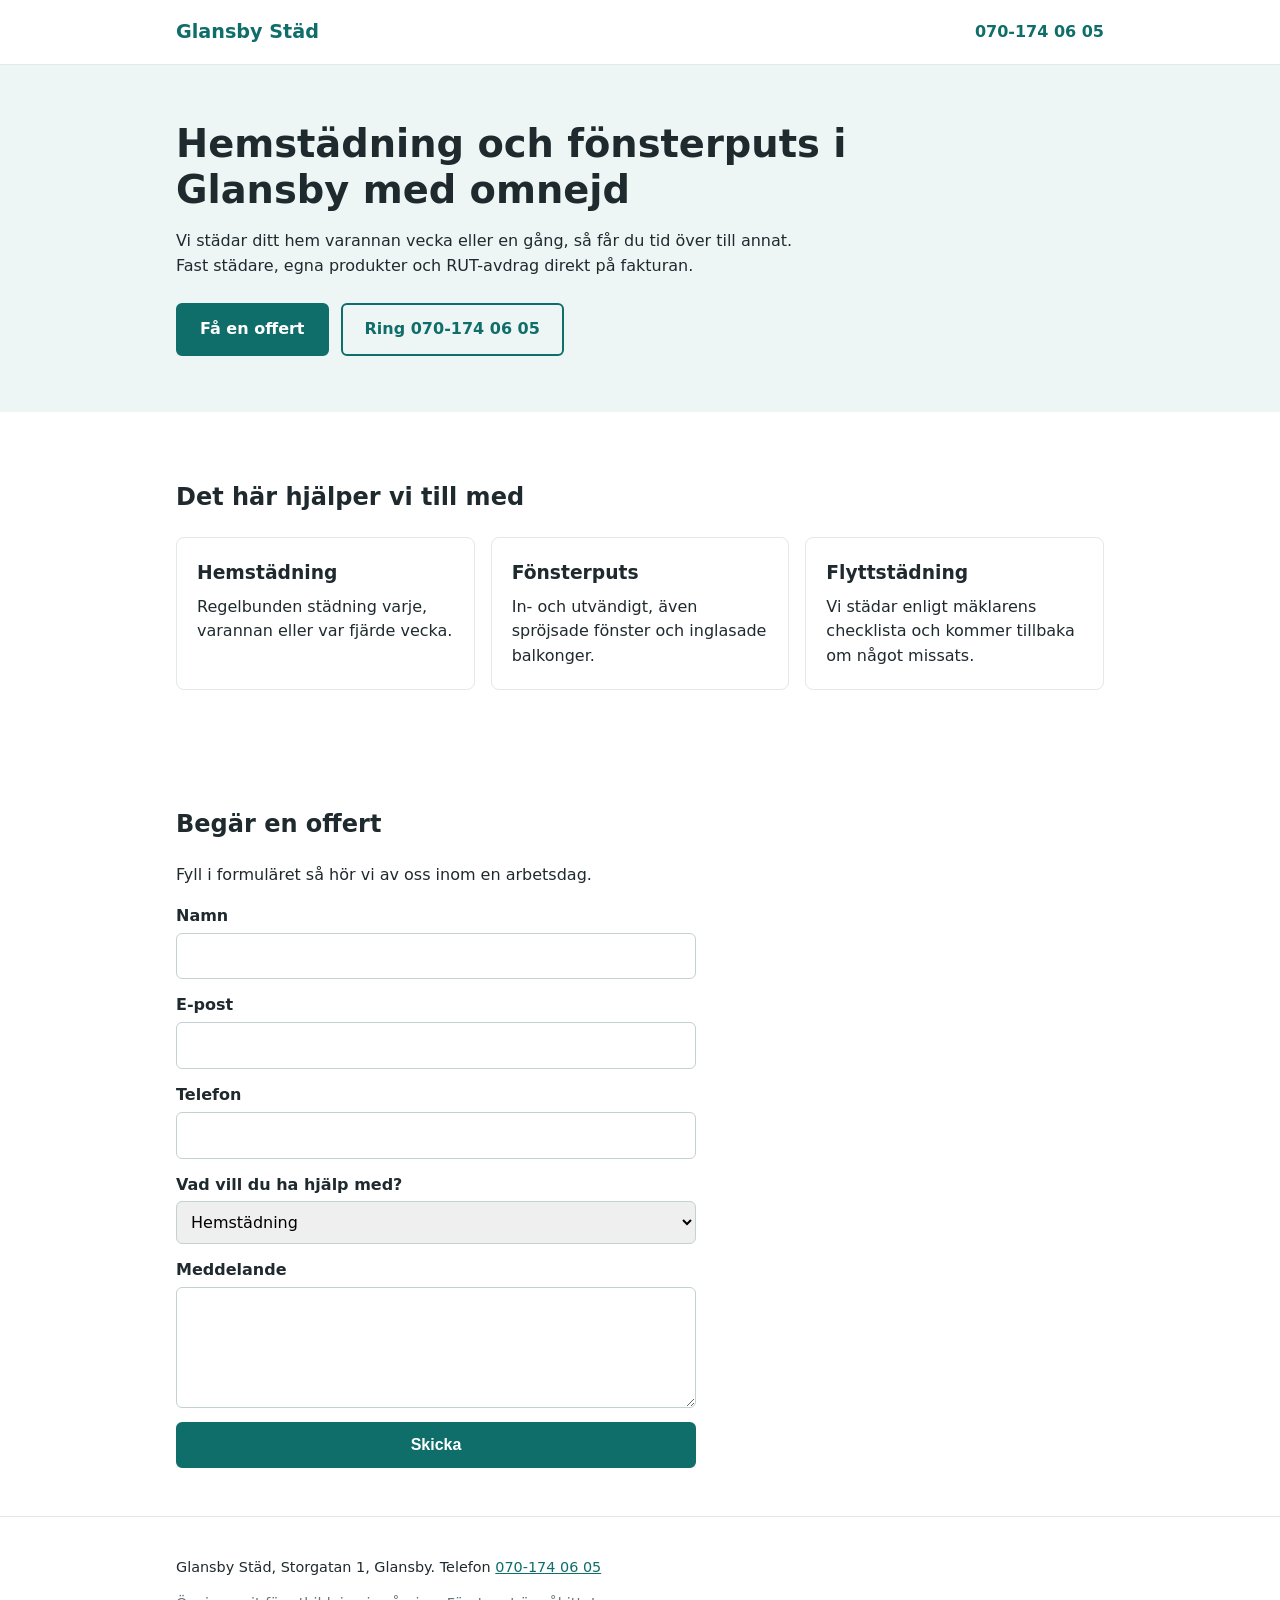
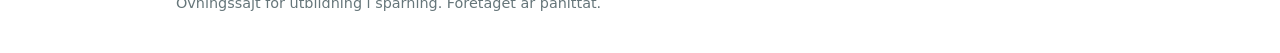
==== index.html @ c1f2af6a "Övningssajt Glansby Städ för LIA-spårning Co-Authored-By: Claude Opus 5.5 <noreply@anthropic.com>" ====
<!doctype html>
<html lang="sv">
<head>
<meta charset="utf-8">
<meta name="viewport" content="width=device-width, initial-scale=1">
<meta name="robots" content="noindex, nofollow">
<title>Glansby Städ | Hemstädning och fönsterputs</title>
<!-- GTM: klistra in head-delen av Google Tag Manager-koden här -->
<link rel="stylesheet" href="style.css">
</head>
<body>
<!-- GTM: klistra in body-delen (noscript) av Google Tag Manager-koden här -->

<header class="top">
  <div class="wrap top-inner">
    <span class="logo">Glansby Städ</span>
    <a class="phone" href="tel:+46701740605">070-174 06 05</a>
  </div>
</header>

<main>
  <section class="hero">
    <div class="wrap">
      <h1>Hemstädning och fönsterputs i Glansby med omnejd</h1>
      <p>Vi städar ditt hem varannan vecka eller en gång, så får du tid över till annat. Fast städare, egna produkter och RUT-avdrag direkt på fakturan.</p>
      <div class="cta">
        <a class="btn" href="#offert">Få en offert</a>
        <a class="btn ghost" href="tel:+46701740605">Ring 070-174 06 05</a>
      </div>
    </div>
  </section>

  <section class="wrap services">
    <h2>Det här hjälper vi till med</h2>
    <div class="grid">
      <div class="card"><h3>Hemstädning</h3><p>Regelbunden städning varje, varannan eller var fjärde vecka.</p></div>
      <div class="card"><h3>Fönsterputs</h3><p>In- och utvändigt, även spröjsade fönster och inglasade balkonger.</p></div>
      <div class="card"><h3>Flyttstädning</h3><p>Vi städar enligt mäklarens checklista och kommer tillbaka om något missats.</p></div>
    </div>
  </section>

  <section class="wrap form-section" id="offert">
    <h2>Begär en offert</h2>
    <p>Fyll i formuläret så hör vi av oss inom en arbetsdag.</p>
    <form action="https://formsubmit.co/victor@sunbird.se" method="POST" id="offertformular">
      <input type="hidden" name="_subject" value="Testformulär, LIA-testsajt Glansby Städ">
      <input type="hidden" name="_captcha" value="false">
      <input type="hidden" name="_template" value="table">
      <input type="hidden" name="_next" value="https://victoraspehall-cloud.github.io/lia-testsajt/tack.html">
      <input type="text" name="_honey" class="honey" tabindex="-1" autocomplete="off">
      <label>Namn<input type="text" name="namn" id="namn" required></label>
      <label>E-post<input type="email" name="email" id="email" required></label>
      <label>Telefon<input type="tel" name="telefon" id="telefon"></label>
      <label>Vad vill du ha hjälp med?
        <select name="tjanst" id="tjanst">
          <option>Hemstädning</option>
          <option>Fönsterputs</option>
          <option>Flyttstädning</option>
        </select>
      </label>
      <label>Meddelande<textarea name="meddelande" id="meddelande" rows="4"></textarea></label>
      <button class="btn" type="submit">Skicka</button>
    </form>
  </section>
</main>

<footer class="foot">
  <div class="wrap">
    <p>Glansby Städ, Storgatan 1, Glansby. Telefon <a href="tel:+46701740605">070-174 06 05</a></p>
    <p class="note">Övningssajt för utbildning i spårning. Företaget är påhittat.</p>
  </div>
</footer>
</body>
</html>
---- style.css ----
* { box-sizing: border-box; }
body { margin: 0; font-family: system-ui, -apple-system, "Segoe UI", Roboto, sans-serif; color: #1f2a2e; background: #ffffff; line-height: 1.55; }
a { color: #0f6e6a; }
.wrap { max-width: 960px; margin: 0 auto; padding: 0 16px; }
.top { border-bottom: 1px solid #e3e8e8; }
.top-inner { display: flex; justify-content: space-between; align-items: center; height: 64px; }
.logo { font-weight: 700; font-size: 1.2rem; color: #0f6e6a; text-decoration: none; }
.phone { font-weight: 600; text-decoration: none; }
.hero { background: #eef6f5; padding: 56px 0; }
.hero h1 { font-size: clamp(1.7rem, 4vw, 2.4rem); line-height: 1.2; margin: 0 0 16px; max-width: 700px; }
.hero p { max-width: 620px; margin: 0 0 24px; }
.cta { display: flex; flex-wrap: wrap; gap: 12px; }
.btn { display: inline-block; background: #0f6e6a; color: #fff; border: 2px solid #0f6e6a; padding: 12px 22px; border-radius: 6px; text-decoration: none; font-weight: 600; font-size: 1rem; cursor: pointer; }
.btn.ghost { background: transparent; color: #0f6e6a; }
.services, .form-section, .thanks { padding: 48px 16px; }
.grid { display: grid; grid-template-columns: repeat(auto-fit, minmax(220px, 1fr)); gap: 16px; }
.card { border: 1px solid #e3e8e8; border-radius: 8px; padding: 20px; }
.card h3 { margin: 0 0 8px; }
.card p { margin: 0; }
form { display: grid; gap: 14px; max-width: 520px; }
label { display: grid; gap: 4px; font-weight: 600; }
input, select, textarea { font: inherit; padding: 10px; border: 1px solid #c5d0d0; border-radius: 6px; font-weight: 400; }
.honey { display: none; }
.foot { border-top: 1px solid #e3e8e8; padding: 24px 0; font-size: 0.9rem; }
.note { color: #66767a; }
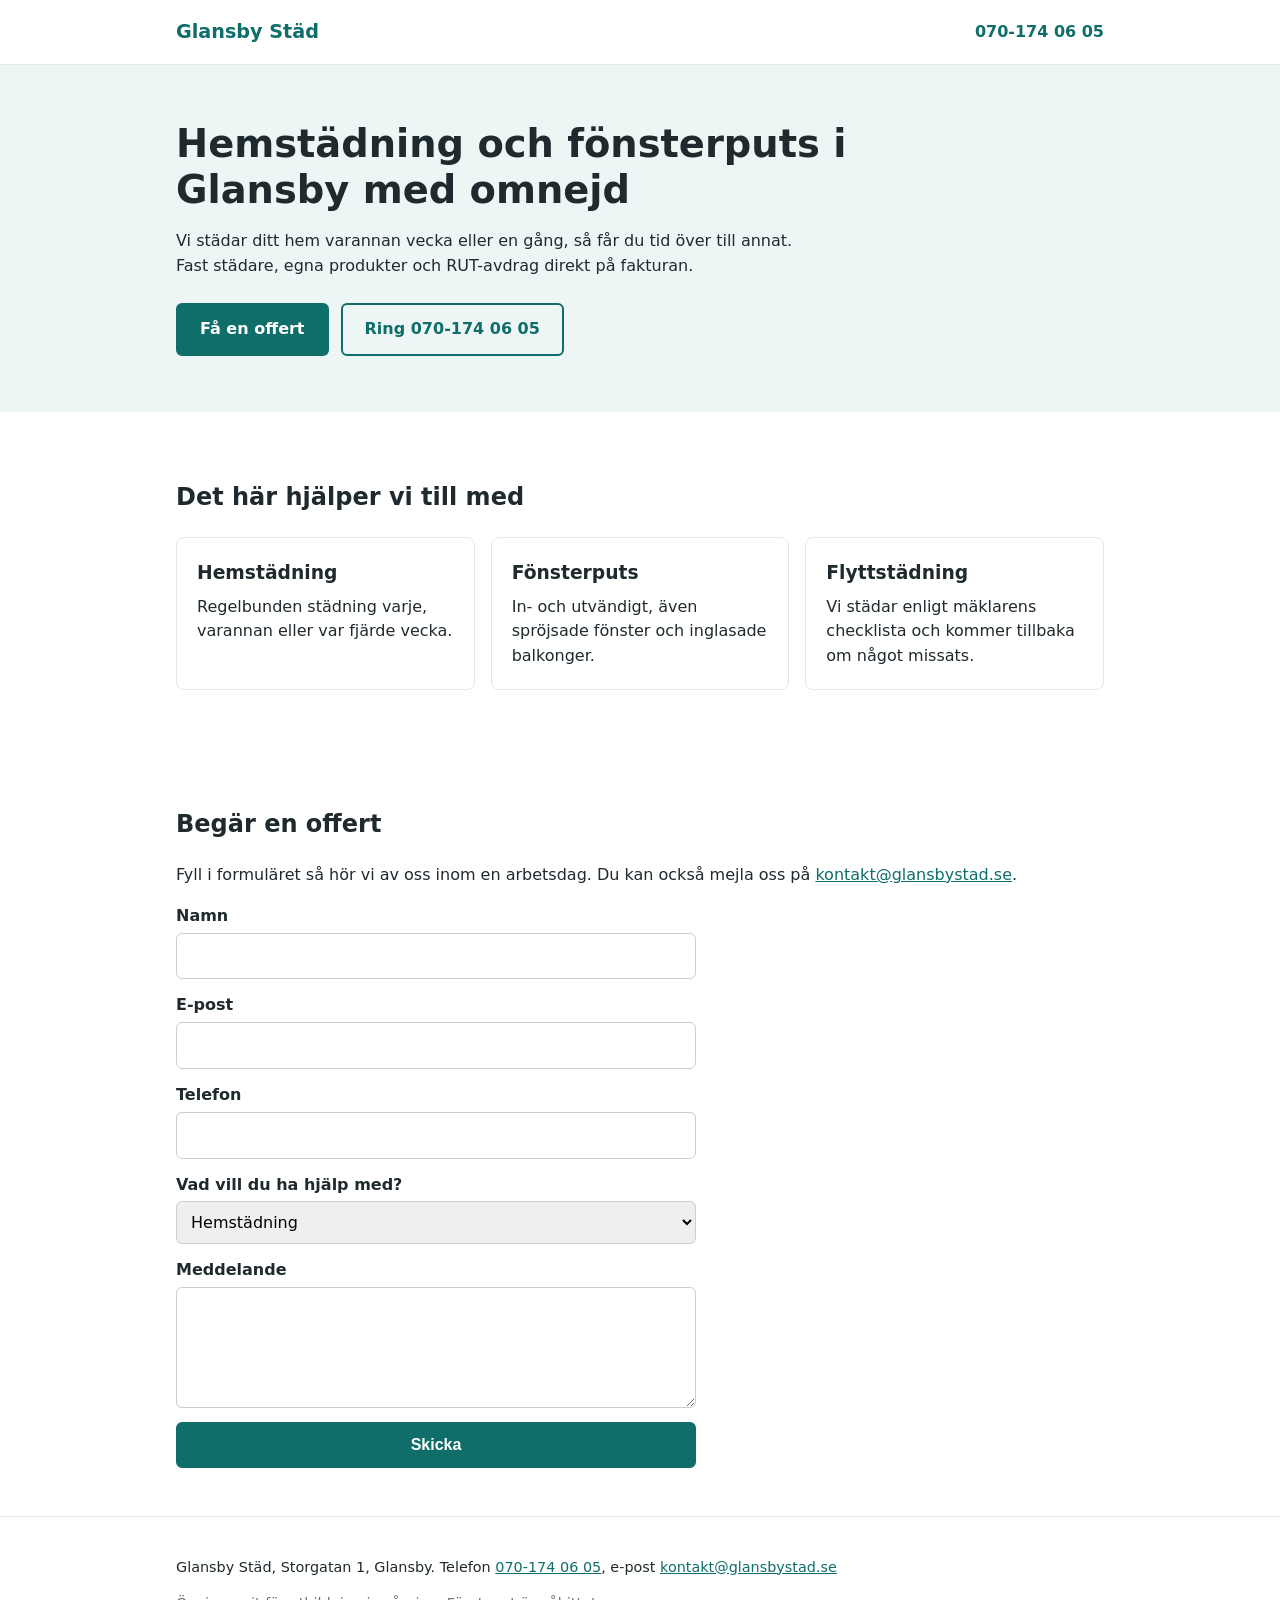
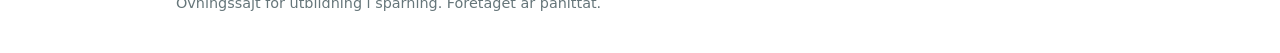
==== commit 5b1559d7: "Lägg till klickbar mejladress Co-Authored-By: Claude Opus 5.5 <noreply@anthropic.com>" ====
--- a/index.html
+++ b/index.html
@@ -41,7 +41,7 @@
 
   <section class="wrap form-section" id="offert">
     <h2>Begär en offert</h2>
-    <p>Fyll i formuläret så hör vi av oss inom en arbetsdag.</p>
+    <p>Fyll i formuläret så hör vi av oss inom en arbetsdag. Du kan också mejla oss på <a href="mailto:kontakt@glansbystad.se">kontakt@glansbystad.se</a>.</p>
     <form action="https://formsubmit.co/victor@sunbird.se" method="POST" id="offertformular">
       <input type="hidden" name="_subject" value="Testformulär, LIA-testsajt Glansby Städ">
       <input type="hidden" name="_captcha" value="false">
@@ -66,7 +66,7 @@
 
 <footer class="foot">
   <div class="wrap">
-    <p>Glansby Städ, Storgatan 1, Glansby. Telefon <a href="tel:+46701740605">070-174 06 05</a></p>
+    <p>Glansby Städ, Storgatan 1, Glansby. Telefon <a href="tel:+46701740605">070-174 06 05</a>, e-post <a href="mailto:kontakt@glansbystad.se">kontakt@glansbystad.se</a></p>
     <p class="note">Övningssajt för utbildning i spårning. Företaget är påhittat.</p>
   </div>
 </footer>
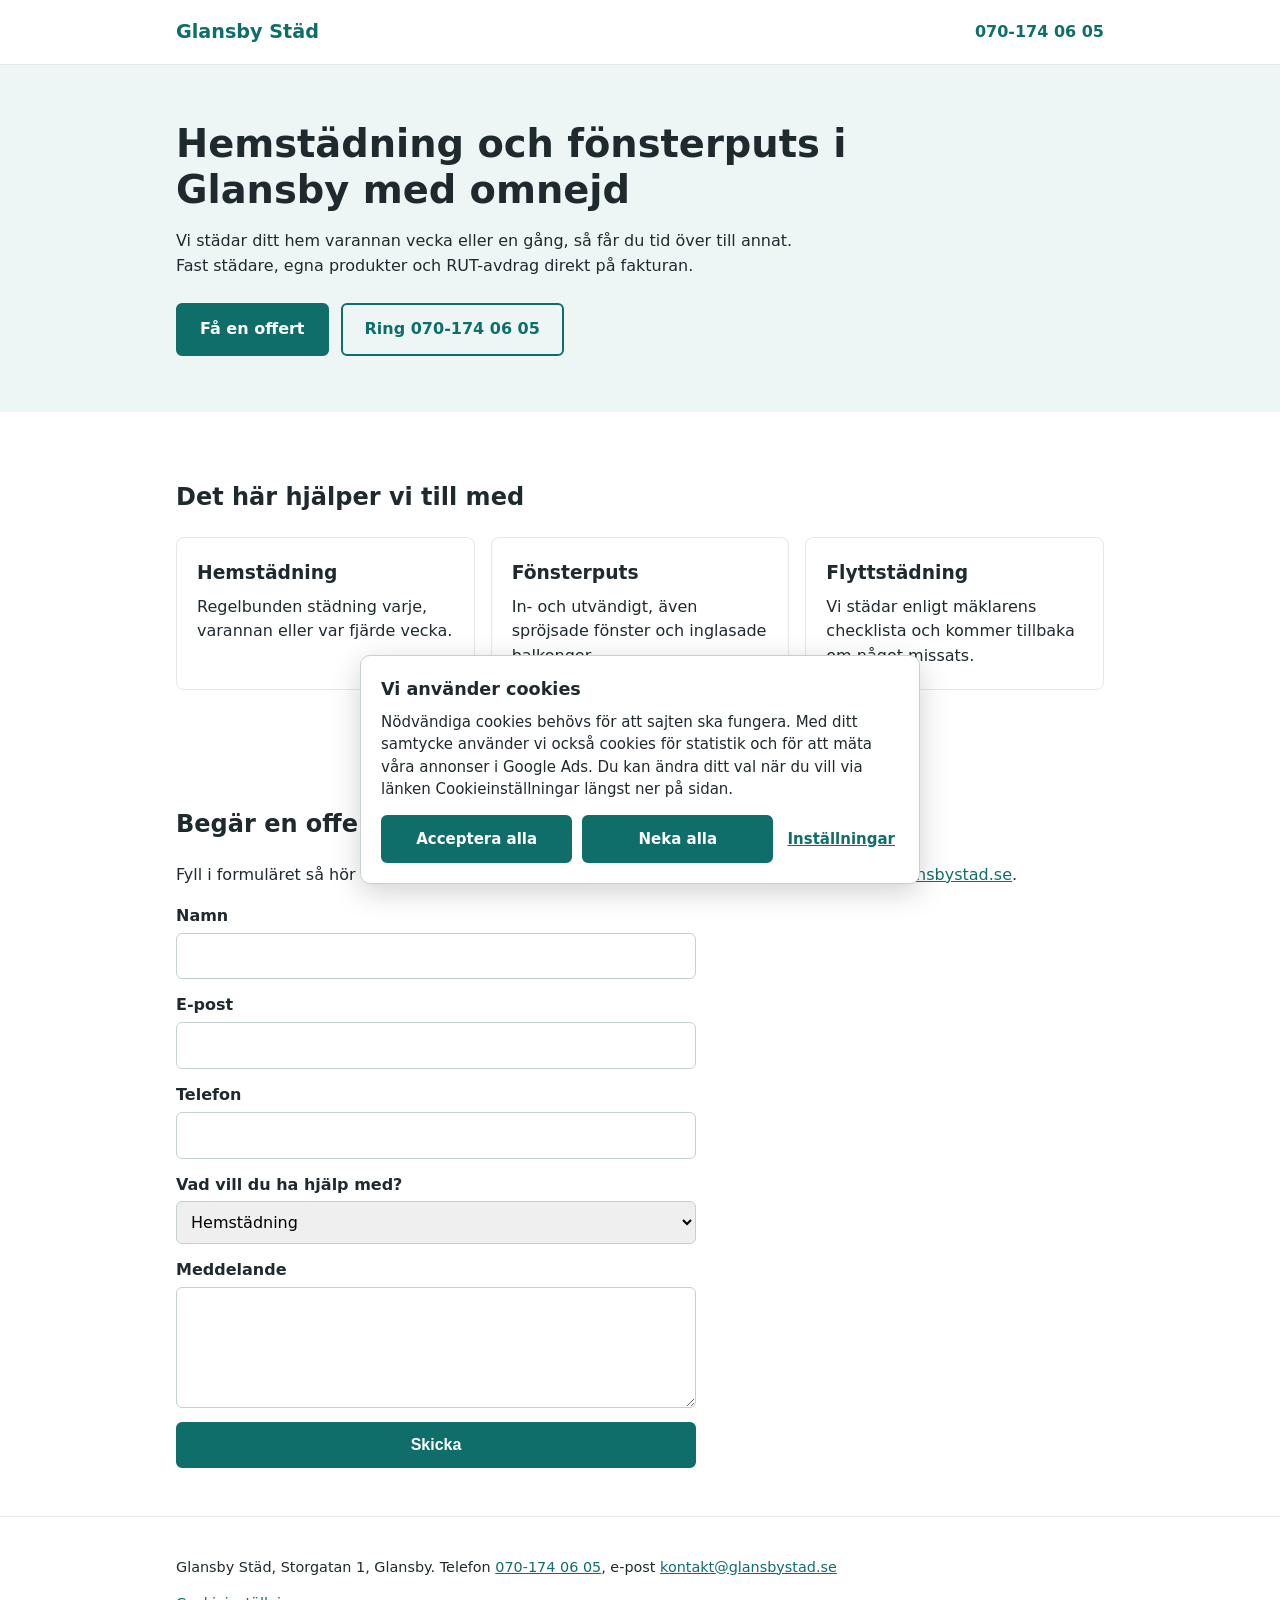
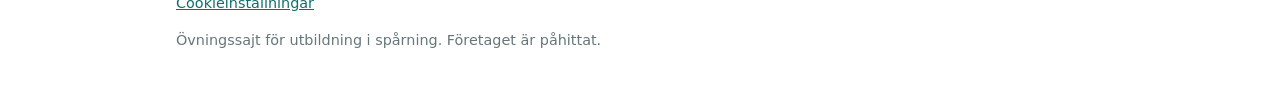
==== commit db9a3a20: "Cookiebanner med Consent Mode v2 Co-Authored-By: Claude Opus 5.5 <noreply@anthropic.com>" ====
--- a/index.html
+++ b/index.html
@@ -5,11 +5,22 @@
 <meta name="viewport" content="width=device-width, initial-scale=1">
 <meta name="robots" content="noindex, nofollow">
 <title>Glansby Städ | Hemstädning och fönsterputs</title>
-<!-- GTM: klistra in head-delen av Google Tag Manager-koden här -->
+<!-- Cookiebanner + Consent Mode v2, måste ligga före GTM -->
+<script src="consent.js"></script>
+<!-- Google Tag Manager -->
+<script>(function(w,d,s,l,i){w[l]=w[l]||[];w[l].push({'gtm.start':
+new Date().getTime(),event:'gtm.js'});var f=d.getElementsByTagName(s)[0],
+j=d.createElement(s),dl=l!='dataLayer'?'&l='+l:'';j.async=true;j.src=
+'https://www.googletagmanager.com/gtm.js?id='+i+dl;f.parentNode.insertBefore(j,f);
+})(window,document,'script','dataLayer','GTM-WFVLJPTF');</script>
+<!-- End Google Tag Manager -->
 <link rel="stylesheet" href="style.css">
 </head>
 <body>
-<!-- GTM: klistra in body-delen (noscript) av Google Tag Manager-koden här -->
+<!-- Google Tag Manager (noscript) -->
+<noscript><iframe src="https://www.googletagmanager.com/ns.html?id=GTM-WFVLJPTF"
+height="0" width="0" style="display:none;visibility:hidden"></iframe></noscript>
+<!-- End Google Tag Manager (noscript) -->
 
 <header class="top">
   <div class="wrap top-inner">
@@ -67,6 +78,7 @@
 <footer class="foot">
   <div class="wrap">
     <p>Glansby Städ, Storgatan 1, Glansby. Telefon <a href="tel:+46701740605">070-174 06 05</a>, e-post <a href="mailto:kontakt@glansbystad.se">kontakt@glansbystad.se</a></p>
+    <p><a href="#" data-cookie-settings>Cookieinställningar</a></p>
     <p class="note">Övningssajt för utbildning i spårning. Företaget är påhittat.</p>
   </div>
 </footer>
